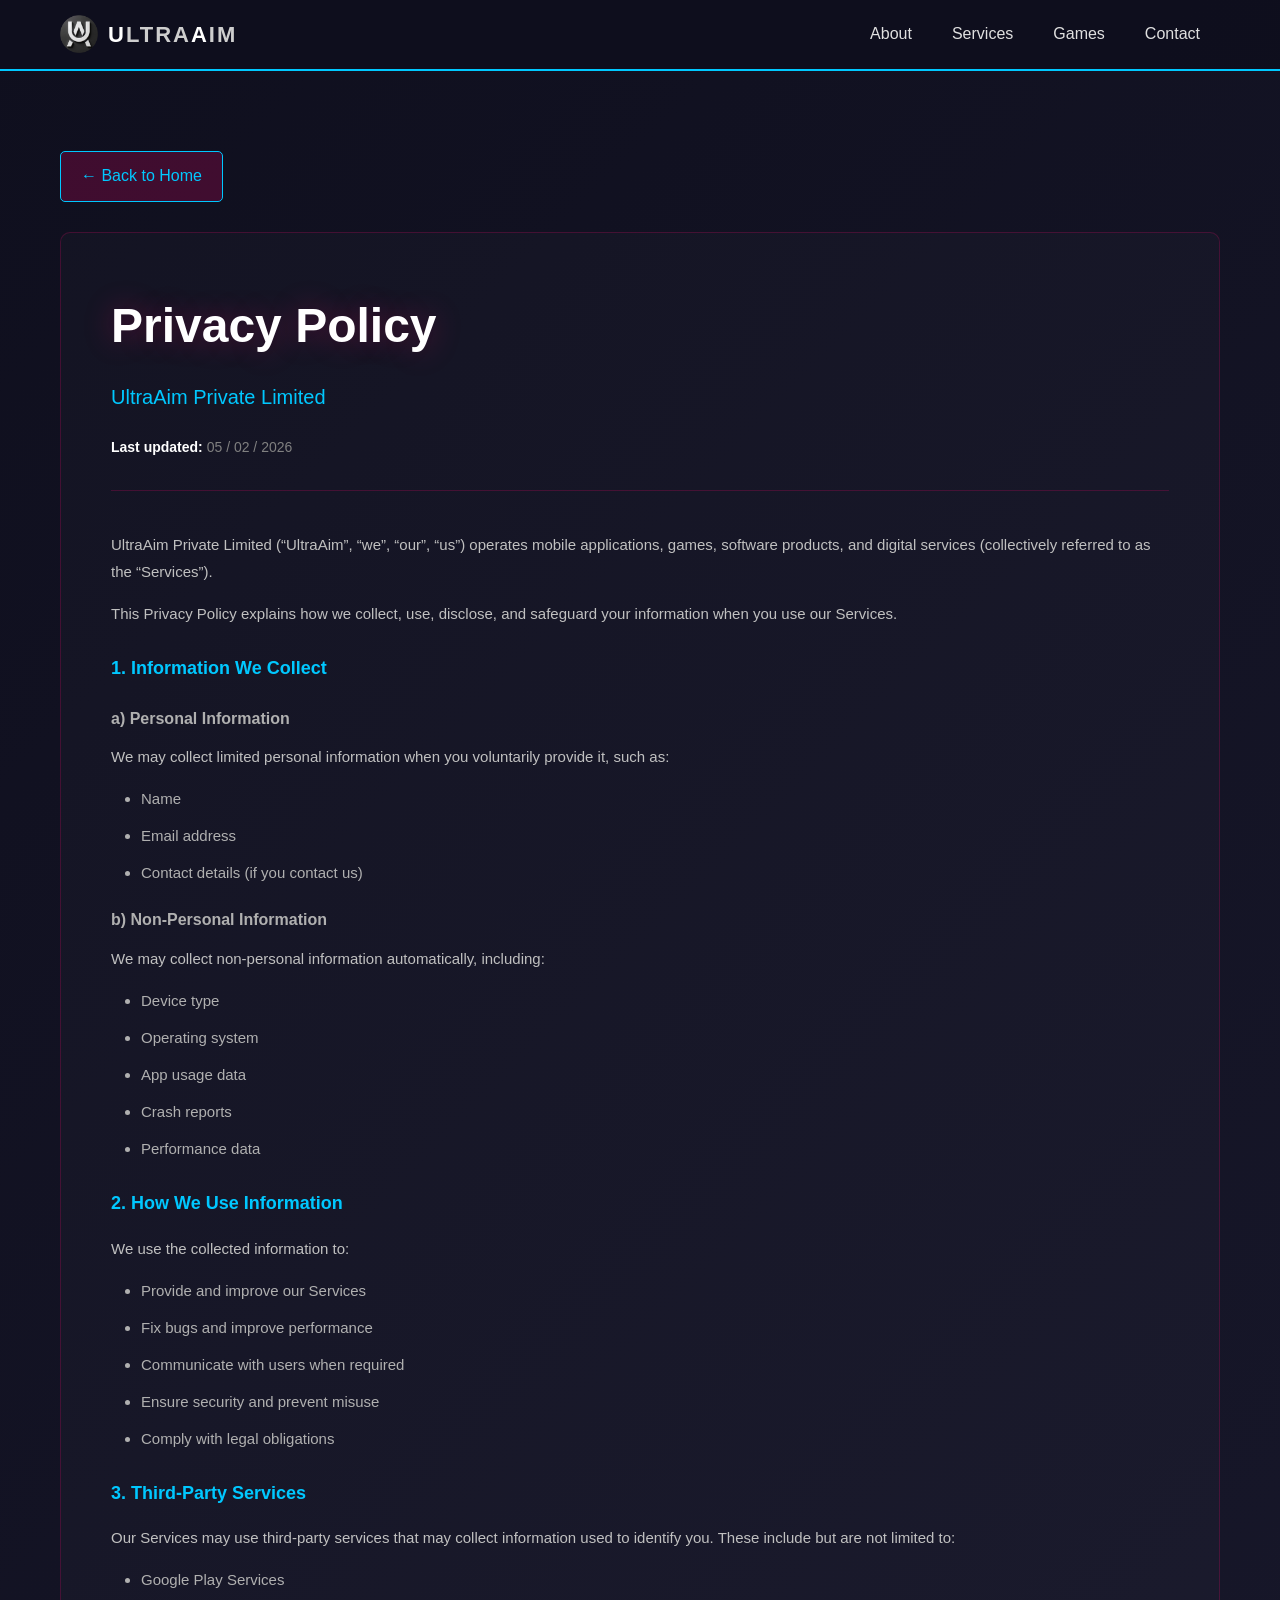
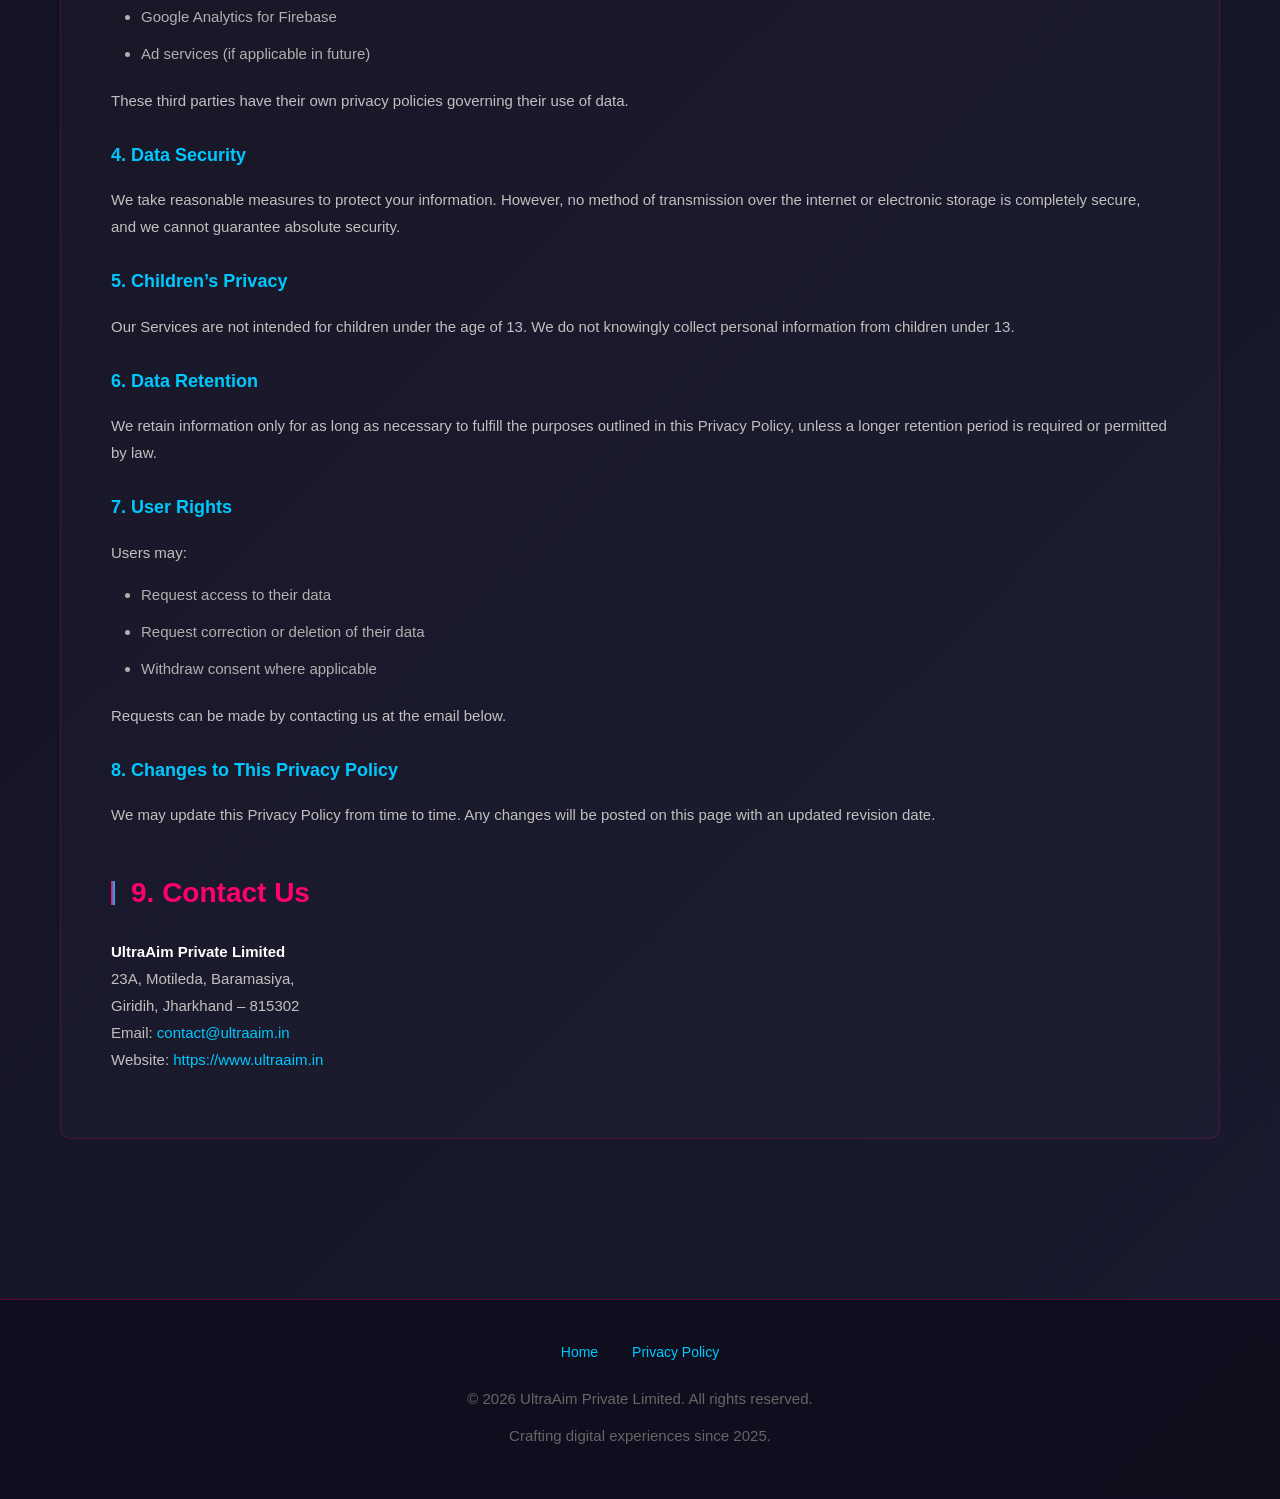
==== privacy-policy.html @ d8dda516 "Add privacy-policy page" ====
<!DOCTYPE html>
<html lang="en">
<head>
    <meta charset="UTF-8">
    <title>Privacy Policy - UltraAim Private Limited</title>
    <meta name="viewport" content="width=device-width, initial-scale=1.0">
    <link rel="icon" type="image/x-icon" href="images/Ultra Aim Pvt Logo.png">
    <link rel="stylesheet" href="https://cdnjs.cloudflare.com/ajax/libs/font-awesome/6.4.0/css/all.min.css">
    <style>
        * {
            margin: 0;
            padding: 0;
            box-sizing: border-box;
        }

        body {
            font-family: 'Segoe UI', Tahoma, Geneva, Verdana, sans-serif;
            background: linear-gradient(135deg, #0f0f1e 0%, #1a1a2e 100%);
            color: #e0e0e0;
            line-height: 1.8;
        }

        /* Header & Navigation */
        header {
            background: rgba(15, 15, 30, 0.95);
            padding: 10px 0;
            border-bottom: 2px solid #00c8ff;
            position: sticky;
            top: 0;
            z-index: 100;
        }

        header .container {
            display: flex;
            justify-content: space-between;
            align-items: center;
            height: auto;
            max-width: 1200px;
            margin: 0 auto;
            padding: 0 20px;
        }

        .logo {
            font-size: 22px;
            font-weight: bold;
            color: #cecece;
            text-transform: uppercase;
            letter-spacing: 2px;
            display: flex;
            align-items: center;
            gap: 10px;
            text-decoration: none;
        }

        .logo img {
            height: 38px;
            vertical-align: middle;
        }

        .logo-text .highlight {
            color: #ffffff;
            font-weight: bold;
        }

        nav {
            display: flex;
            align-items: center;
            gap: 0;
        }

        nav a {
            color: #e0e0e0;
            text-decoration: none;
            padding: 10px 20px;
            font-weight: 500;
            transition: all 0.3s;
            display: inline-block;
        }

        nav a:hover {
            color: #ff006e;
            background: rgba(255, 0, 110, 0.1);
        }

        .container {
            max-width: 1200px;
            margin: 0 auto;
            padding: 0 20px;
        }

        /* Main Content */
        main {
            padding: 80px 0;
            min-height: 100vh;
        }

        .policy-container {
            background: rgba(255, 255, 255, 0.02);
            border: 1px solid rgba(255, 0, 110, 0.2);
            border-radius: 10px;
            padding: 50px;
        }

        h1 {
            font-size: 48px;
            color: #fff;
            margin-bottom: 10px;
            text-shadow: 0 0 30px rgba(255, 0, 110, 0.3);
        }

        .company-name {
            font-size: 20px;
            color: #00c8ff;
            margin-bottom: 20px;
            display: block;
        }

        .last-updated {
            color: #808080;
            font-size: 14px;
            margin-bottom: 40px;
            padding-bottom: 30px;
            border-bottom: 1px solid rgba(255, 0, 110, 0.2);
        }

        h2 {
            font-size: 28px;
            color: #ff006e;
            margin-top: 40px;
            margin-bottom: 20px;
            position: relative;
            padding-left: 20px;
        }

        h2:before {
            content: '';
            position: absolute;
            left: 0;
            top: 50%;
            transform: translateY(-50%);
            width: 4px;
            height: 24px;
            background: linear-gradient(90deg, #ff006e, #00c8ff);
        }

        h3 {
            font-size: 18px;
            color: #00c8ff;
            margin-top: 25px;
            margin-bottom: 15px;
        }

        h4 {
            font-size: 16px;
            color: #b0b0b0;
            margin-top: 20px;
            margin-bottom: 10px;
            font-weight: 600;
        }

        p {
            font-size: 15px;
            color: #c0c0c0;
            margin-bottom: 15px;
            line-height: 1.8;
        }

        ul {
            margin-left: 30px;
            margin-bottom: 20px;
        }

        li {
            font-size: 15px;
            color: #b0b0b0;
            margin-bottom: 10px;
        }

        strong {
            color: #fff;
            font-weight: 600;
        }

        a {
            color: #00c8ff;
            text-decoration: none;
            transition: color 0.3s;
        }

        a:hover {
            color: #ff006e;
        }

        /* Footer */
        footer {
            background: rgba(15, 15, 30, 0.98);
            padding: 40px 0;
            text-align: center;
            border-top: 1px solid rgba(255, 0, 110, 0.3);
            color: #666;
            font-size: 14px;
            margin-top: 80px;
        }

        footer p {
            margin-bottom: 10px;
            color: #666;
        }

        .footer-links {
            margin-bottom: 20px;
        }

        .footer-links a {
            margin: 0 15px;
            font-size: 14px;
        }

        /* Back Button */
        .back-button {
            display: inline-block;
            margin-bottom: 30px;
            padding: 10px 20px;
            background: rgba(255, 0, 110, 0.2);
            color: #00c8ff;
            border: 1px solid #00c8ff;
            border-radius: 5px;
            text-decoration: none;
            transition: all 0.3s;
            font-weight: 500;
        }

        .back-button:hover {
            background: rgba(0, 200, 255, 0.2);
            color: #ff006e;
            border-color: #ff006e;
        }

        /* Responsive */
        @media (max-width: 768px) {
            h1 {
                font-size: 32px;
            }

            h2 {
                font-size: 22px;
            }

            .policy-container {
                padding: 30px 20px;
            }

            main {
                padding: 40px 0;
            }

            p, li {
                font-size: 14px;
            }
        }
    </style>
</head>
<body>
    <!-- Header -->
    <header>
        <div class="container">
            <a href="index.html" class="logo">
                <img src="images/Ultra Aim Pvt Logo V2.png" alt="UltraAim Logo">
                <span class="logo-text"><span class="highlight">U</span>ltra<span class="highlight">A</span>im</span>
            </a>
            <nav>
                <a href="index.html#about">About</a>
                <a href="index.html#services">Services</a>
                <a href="index.html#games">Games</a>
                <a href="index.html#contact">Contact</a>
            </nav>
        </div>
    </header>

    <!-- Main Content -->
    <main>
        <div class="container">
            <a href="index.html" class="back-button">← Back to Home</a>
            <div class="policy-container">
                <h1>Privacy Policy</h1>
                <span class="company-name">UltraAim Private Limited</span>
                <div class="last-updated"><strong>Last updated:</strong> 05 / 02 / 2026</div>

    <p>
        UltraAim Private Limited (“UltraAim”, “we”, “our”, “us”) operates mobile applications,
        games, software products, and digital services (collectively referred to as the “Services”).
    </p>

    <p>
        This Privacy Policy explains how we collect, use, disclose, and safeguard your information
        when you use our Services.
    </p>

    <h3>1. Information We Collect</h3>

    <h4>a) Personal Information</h4>
    <p>
        We may collect limited personal information when you voluntarily provide it, such as:
    </p>
    <ul>
        <li>Name</li>
        <li>Email address</li>
        <li>Contact details (if you contact us)</li>
    </ul>

    <h4>b) Non-Personal Information</h4>
    <p>
        We may collect non-personal information automatically, including:
    </p>
    <ul>
        <li>Device type</li>
        <li>Operating system</li>
        <li>App usage data</li>
        <li>Crash reports</li>
        <li>Performance data</li>
    </ul>

    <h3>2. How We Use Information</h3>
    <p>
        We use the collected information to:
    </p>
    <ul>
        <li>Provide and improve our Services</li>
        <li>Fix bugs and improve performance</li>
        <li>Communicate with users when required</li>
        <li>Ensure security and prevent misuse</li>
        <li>Comply with legal obligations</li>
    </ul>

    <h3>3. Third-Party Services</h3>
    <p>
        Our Services may use third-party services that may collect information used to identify you.
        These include but are not limited to:
    </p>
    <ul>
        <li>Google Play Services</li>
        <li>Google Analytics for Firebase</li>
        <li>Ad services (if applicable in future)</li>
    </ul>

    <p>
        These third parties have their own privacy policies governing their use of data.
    </p>

    <h3>4. Data Security</h3>
    <p>
        We take reasonable measures to protect your information. However, no method of transmission
        over the internet or electronic storage is completely secure, and we cannot guarantee absolute
        security.
    </p>

    <h3>5. Children’s Privacy</h3>
    <p>
        Our Services are not intended for children under the age of 13.
        We do not knowingly collect personal information from children under 13.
    </p>

    <h3>6. Data Retention</h3>
    <p>
        We retain information only for as long as necessary to fulfill the purposes outlined in this
        Privacy Policy, unless a longer retention period is required or permitted by law.
    </p>

    <h3>7. User Rights</h3>
    <p>
        Users may:
    </p>
    <ul>
        <li>Request access to their data</li>
        <li>Request correction or deletion of their data</li>
        <li>Withdraw consent where applicable</li>
    </ul>

    <p>
        Requests can be made by contacting us at the email below.
    </p>

    <h3>8. Changes to This Privacy Policy</h3>
    <p>
        We may update this Privacy Policy from time to time.
        Any changes will be posted on this page with an updated revision date.
    </p>

                <h2>9. Contact Us</h2>
                <p>
                    <strong>UltraAim Private Limited</strong><br>
                    23A, Motileda, Baramasiya,<br>
                    Giridih, Jharkhand – 815302<br>
                    Email: <a href="mailto:contact@ultraaim.in">contact@ultraaim.in</a><br>
                    Website: <a href="https://www.ultraaim.in">https://www.ultraaim.in</a>
                </p>
            </div>
        </div>
    </main>

    <!-- Footer -->
    <footer>
        <div class="container">
            <div class="footer-links">
                <a href="index.html">Home</a>
                <a href="privacy-policy.html">Privacy Policy</a>
            </div>
            <p>&copy; 2026 UltraAim Private Limited. All rights reserved.</p>
            <p>Crafting digital experiences since 2025.</p>
        </div>
    </footer>
</body>
</html>
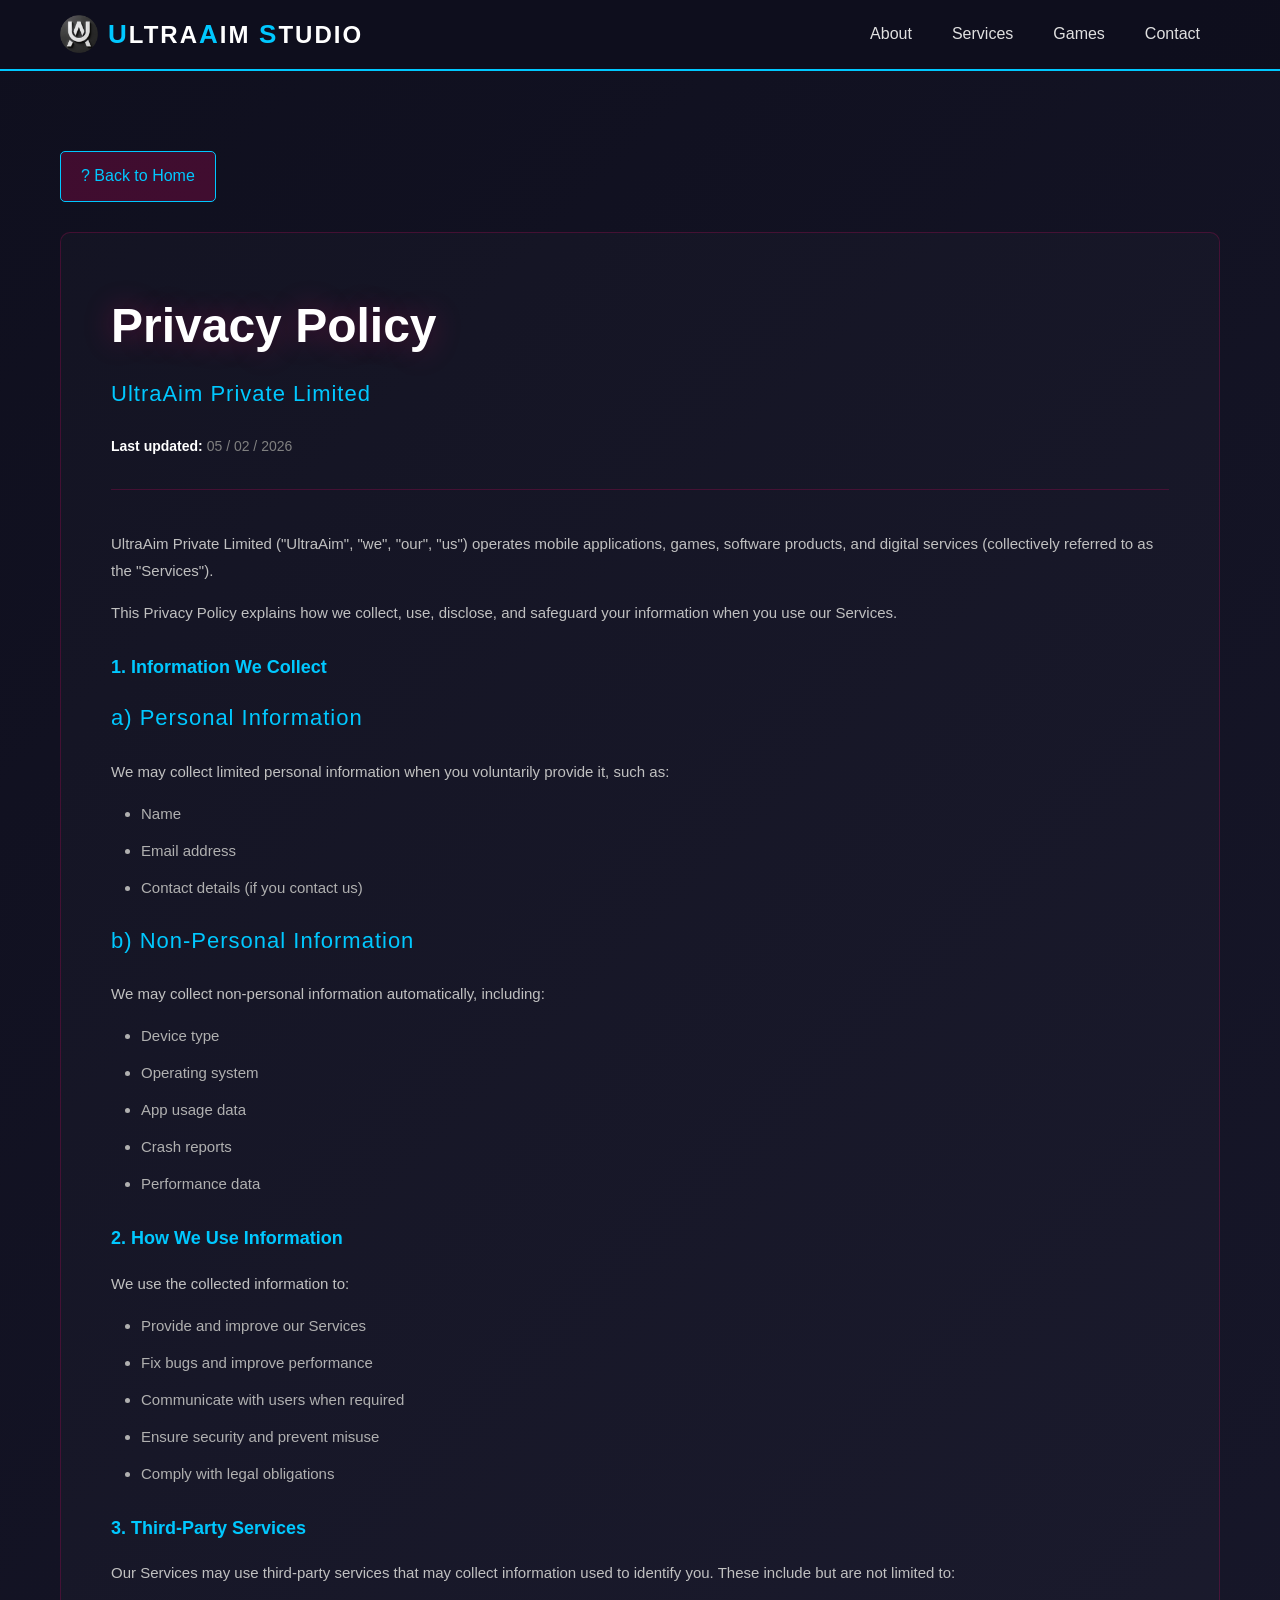
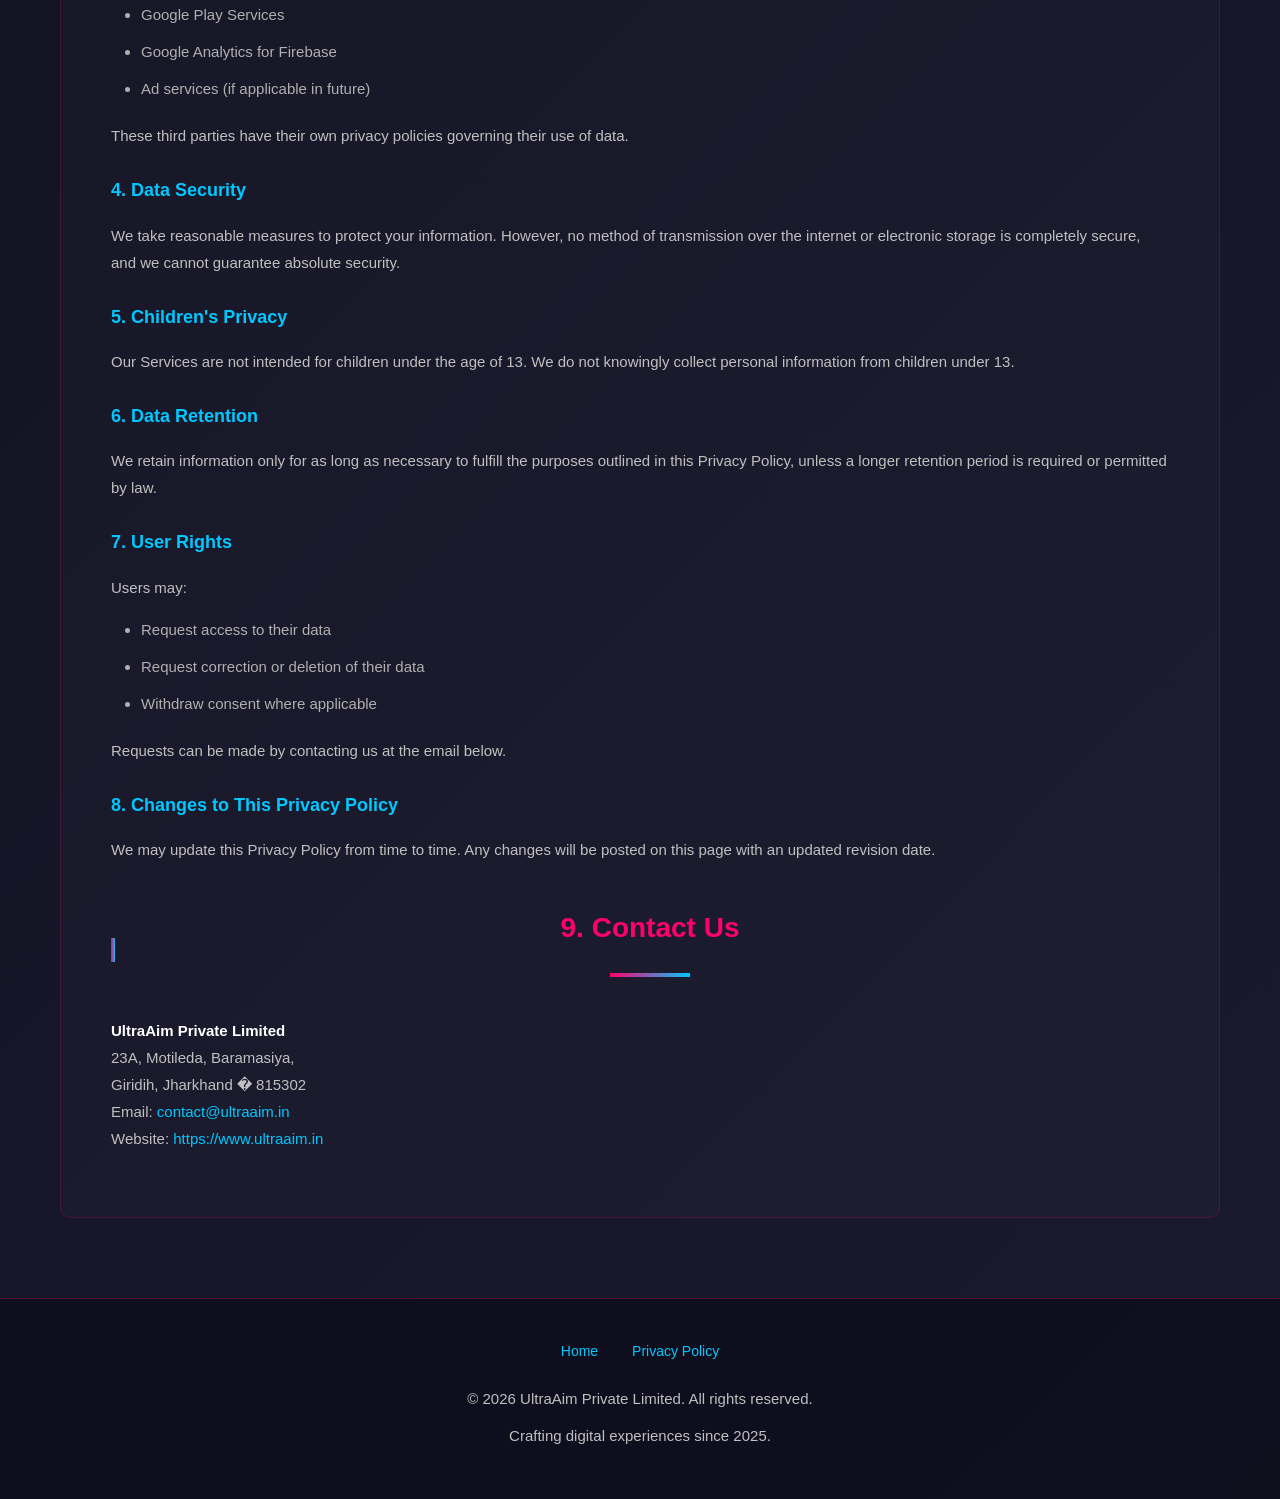
==== commit 5fa4a7d0: "Update  Design" ====
--- a/privacy-policy.html
+++ b/privacy-policy.html
@@ -6,259 +6,7 @@
     <meta name="viewport" content="width=device-width, initial-scale=1.0">
     <link rel="icon" type="image/x-icon" href="images/Ultra Aim Pvt Logo.png">
     <link rel="stylesheet" href="https://cdnjs.cloudflare.com/ajax/libs/font-awesome/6.4.0/css/all.min.css">
-    <style>
-        * {
-            margin: 0;
-            padding: 0;
-            box-sizing: border-box;
-        }
-
-        body {
-            font-family: 'Segoe UI', Tahoma, Geneva, Verdana, sans-serif;
-            background: linear-gradient(135deg, #0f0f1e 0%, #1a1a2e 100%);
-            color: #e0e0e0;
-            line-height: 1.8;
-        }
-
-        /* Header & Navigation */
-        header {
-            background: rgba(15, 15, 30, 0.95);
-            padding: 10px 0;
-            border-bottom: 2px solid #00c8ff;
-            position: sticky;
-            top: 0;
-            z-index: 100;
-        }
-
-        header .container {
-            display: flex;
-            justify-content: space-between;
-            align-items: center;
-            height: auto;
-            max-width: 1200px;
-            margin: 0 auto;
-            padding: 0 20px;
-        }
-
-        .logo {
-            font-size: 22px;
-            font-weight: bold;
-            color: #cecece;
-            text-transform: uppercase;
-            letter-spacing: 2px;
-            display: flex;
-            align-items: center;
-            gap: 10px;
-            text-decoration: none;
-        }
-
-        .logo img {
-            height: 38px;
-            vertical-align: middle;
-        }
-
-        .logo-text .highlight {
-            color: #ffffff;
-            font-weight: bold;
-        }
-
-        nav {
-            display: flex;
-            align-items: center;
-            gap: 0;
-        }
-
-        nav a {
-            color: #e0e0e0;
-            text-decoration: none;
-            padding: 10px 20px;
-            font-weight: 500;
-            transition: all 0.3s;
-            display: inline-block;
-        }
-
-        nav a:hover {
-            color: #ff006e;
-            background: rgba(255, 0, 110, 0.1);
-        }
-
-        .container {
-            max-width: 1200px;
-            margin: 0 auto;
-            padding: 0 20px;
-        }
-
-        /* Main Content */
-        main {
-            padding: 80px 0;
-            min-height: 100vh;
-        }
-
-        .policy-container {
-            background: rgba(255, 255, 255, 0.02);
-            border: 1px solid rgba(255, 0, 110, 0.2);
-            border-radius: 10px;
-            padding: 50px;
-        }
-
-        h1 {
-            font-size: 48px;
-            color: #fff;
-            margin-bottom: 10px;
-            text-shadow: 0 0 30px rgba(255, 0, 110, 0.3);
-        }
-
-        .company-name {
-            font-size: 20px;
-            color: #00c8ff;
-            margin-bottom: 20px;
-            display: block;
-        }
-
-        .last-updated {
-            color: #808080;
-            font-size: 14px;
-            margin-bottom: 40px;
-            padding-bottom: 30px;
-            border-bottom: 1px solid rgba(255, 0, 110, 0.2);
-        }
-
-        h2 {
-            font-size: 28px;
-            color: #ff006e;
-            margin-top: 40px;
-            margin-bottom: 20px;
-            position: relative;
-            padding-left: 20px;
-        }
-
-        h2:before {
-            content: '';
-            position: absolute;
-            left: 0;
-            top: 50%;
-            transform: translateY(-50%);
-            width: 4px;
-            height: 24px;
-            background: linear-gradient(90deg, #ff006e, #00c8ff);
-        }
-
-        h3 {
-            font-size: 18px;
-            color: #00c8ff;
-            margin-top: 25px;
-            margin-bottom: 15px;
-        }
-
-        h4 {
-            font-size: 16px;
-            color: #b0b0b0;
-            margin-top: 20px;
-            margin-bottom: 10px;
-            font-weight: 600;
-        }
-
-        p {
-            font-size: 15px;
-            color: #c0c0c0;
-            margin-bottom: 15px;
-            line-height: 1.8;
-        }
-
-        ul {
-            margin-left: 30px;
-            margin-bottom: 20px;
-        }
-
-        li {
-            font-size: 15px;
-            color: #b0b0b0;
-            margin-bottom: 10px;
-        }
-
-        strong {
-            color: #fff;
-            font-weight: 600;
-        }
-
-        a {
-            color: #00c8ff;
-            text-decoration: none;
-            transition: color 0.3s;
-        }
-
-        a:hover {
-            color: #ff006e;
-        }
-
-        /* Footer */
-        footer {
-            background: rgba(15, 15, 30, 0.98);
-            padding: 40px 0;
-            text-align: center;
-            border-top: 1px solid rgba(255, 0, 110, 0.3);
-            color: #666;
-            font-size: 14px;
-            margin-top: 80px;
-        }
-
-        footer p {
-            margin-bottom: 10px;
-            color: #666;
-        }
-
-        .footer-links {
-            margin-bottom: 20px;
-        }
-
-        .footer-links a {
-            margin: 0 15px;
-            font-size: 14px;
-        }
-
-        /* Back Button */
-        .back-button {
-            display: inline-block;
-            margin-bottom: 30px;
-            padding: 10px 20px;
-            background: rgba(255, 0, 110, 0.2);
-            color: #00c8ff;
-            border: 1px solid #00c8ff;
-            border-radius: 5px;
-            text-decoration: none;
-            transition: all 0.3s;
-            font-weight: 500;
-        }
-
-        .back-button:hover {
-            background: rgba(0, 200, 255, 0.2);
-            color: #ff006e;
-            border-color: #ff006e;
-        }
-
-        /* Responsive */
-        @media (max-width: 768px) {
-            h1 {
-                font-size: 32px;
-            }
-
-            h2 {
-                font-size: 22px;
-            }
-
-            .policy-container {
-                padding: 30px 20px;
-            }
-
-            main {
-                padding: 40px 0;
-            }
-
-            p, li {
-                font-size: 14px;
-            }
-        }
-    </style>
+    <link rel="stylesheet" href="css/styles.css">
 </head>
 <body>
     <!-- Header -->
@@ -266,7 +14,10 @@
         <div class="container">
             <a href="index.html" class="logo">
                 <img src="images/Ultra Aim Pvt Logo V2.png" alt="UltraAim Logo">
-                <span class="logo-text"><span class="highlight">U</span>ltra<span class="highlight">A</span>im</span>
+                <span class="logo-text">
+                    <span class="highlight">U</span>ltra<span class="highlight">A</span>im
+                    <span class="highlight">S</span>tudio
+                </span>
             </a>
             <nav>
                 <a href="index.html#about">About</a>
@@ -274,21 +25,26 @@
                 <a href="index.html#games">Games</a>
                 <a href="index.html#contact">Contact</a>
             </nav>
+            <div class="hamburger" id="hamburger">
+                <span></span>
+                <span></span>
+                <span></span>
+            </div>
         </div>
     </header>
 
     <!-- Main Content -->
     <main>
         <div class="container">
-            <a href="index.html" class="back-button">← Back to Home</a>
+            <a href="index.html" class="back-button">? Back to Home</a>
             <div class="policy-container">
                 <h1>Privacy Policy</h1>
-                <span class="company-name">UltraAim Private Limited</span>
+                <h4>UltraAim Private Limited</h4>
                 <div class="last-updated"><strong>Last updated:</strong> 05 / 02 / 2026</div>
 
     <p>
-        UltraAim Private Limited (“UltraAim”, “we”, “our”, “us”) operates mobile applications,
-        games, software products, and digital services (collectively referred to as the “Services”).
+        UltraAim Private Limited ("UltraAim", "we", "our", "us") operates mobile applications,
+        games, software products, and digital services (collectively referred to as the "Services").
     </p>
 
     <p>
@@ -354,7 +110,7 @@
         security.
     </p>
 
-    <h3>5. Children’s Privacy</h3>
+    <h3>5. Children's Privacy</h3>
     <p>
         Our Services are not intended for children under the age of 13.
         We do not knowingly collect personal information from children under 13.
@@ -390,7 +146,7 @@
                 <p>
                     <strong>UltraAim Private Limited</strong><br>
                     23A, Motileda, Baramasiya,<br>
-                    Giridih, Jharkhand – 815302<br>
+                    Giridih, Jharkhand � 815302<br>
                     Email: <a href="mailto:contact@ultraaim.in">contact@ultraaim.in</a><br>
                     Website: <a href="https://www.ultraaim.in">https://www.ultraaim.in</a>
                 </p>
@@ -409,5 +165,24 @@
             <p>Crafting digital experiences since 2025.</p>
         </div>
     </footer>
+
+    <script>
+        // Mobile Menu Toggle
+        const hamburger = document.getElementById('hamburger');
+        const nav = document.querySelector('nav');
+
+        hamburger.addEventListener('click', () => {
+            hamburger.classList.toggle('active');
+            nav.classList.toggle('active');
+        });
+
+        // Close mobile menu when link is clicked
+        document.querySelectorAll('nav a').forEach(link => {
+            link.addEventListener('click', () => {
+                hamburger.classList.remove('active');
+                nav.classList.remove('active');
+            });
+        });
+    </script>
 </body>
 </html>
--- a/css/styles.css
+++ b/css/styles.css
@@ -0,0 +1,1010 @@
+* {
+    margin: 0;
+    padding: 0;
+    box-sizing: border-box;
+}
+
+body {
+    font-family: 'Segoe UI', Tahoma, Geneva, Verdana, sans-serif;
+    background: linear-gradient(135deg, #0f0f1e 0%, #1a1a2e 100%);
+    color: #e0e0e0;
+    line-height: 1.8;
+}
+
+/* Header & Navigation */
+header {
+    background: rgba(15, 15, 30, 0.95);
+    padding: 10px 0;
+    border-bottom: 2px solid #00c8ff;
+    position: sticky;
+    top: 0;
+    z-index: 100;
+}
+
+header .container {
+    display: flex;
+    justify-content: space-between;
+    align-items: center;
+    height: auto;
+}
+
+.logo {
+    font-size: 24px;
+    font-weight: bold;
+    color: #ffffff;
+    text-transform: uppercase;
+    letter-spacing: 2px;
+    display: flex;
+    align-items: center;
+    gap: 10px;
+    text-decoration: none;
+}
+
+.logo img {
+    height: 38px;
+    vertical-align: middle;
+}
+
+.logo-text .highlight {
+    color: #00c8ff;
+    font-weight: 800;
+    font-size: 26px;
+}
+
+nav {
+    display: flex;
+    align-items: center;
+    gap: 0;
+}
+
+nav a {
+    color: #e0e0e0;
+    text-decoration: none;
+    padding: 10px 20px;
+    font-weight: 500;
+    transition: all 0.3s;
+    display: inline-block;
+}
+
+nav a:hover {
+    color: #ff006e;
+    background: rgba(255, 0, 110, 0.1);
+}
+
+.hamburger {
+    display: none;
+    flex-direction: column;
+    cursor: pointer;
+    gap: 5px;
+}
+
+.hamburger span {
+    width: 25px;
+    height: 3px;
+    background: #00c8ff;
+    border-radius: 3px;
+    transition: all 0.3s;
+}
+
+.hamburger.active span:nth-child(1) {
+    transform: rotate(45deg) translate(5px, 5px);
+}
+
+.hamburger.active span:nth-child(2) {
+    opacity: 0;
+}
+
+.hamburger.active span:nth-child(3) {
+    transform: rotate(-45deg) translate(7px, -6px);
+}
+
+/* Container */
+.container {
+    max-width: 1200px;
+    margin: 0 auto;
+    padding: 0 20px;
+}
+
+/* Hero Section */
+.hero {
+    padding: 100px 0;
+    text-align: center;
+    background: linear-gradient(135deg, rgba(255, 0, 110, 0.1) 0%, rgba(0, 200, 255, 0.1) 100%);
+}
+
+.hero h1 {
+    font-size: 52px;
+    margin-bottom: 0;
+    color: #fff;
+    text-shadow: 0 0 30px rgba(255, 0, 110, 0.3);
+}
+
+.hero h4 {
+    font-size: 22px;
+    margin: -13px 0 20px 0;
+    color: #b7b7b7;
+    font-weight: 500;
+    letter-spacing: 2px;
+}
+
+.hero .subtitle {
+    font-size: 20px;
+    color: #00c8ff;
+    margin-bottom: 30px;
+}
+
+.hero p {
+    font-size: 18px;
+    color: #b0b0b0;
+    max-width: 600px;
+    margin: 0 auto;
+}
+
+/* Section Styling */
+section {
+    padding: 80px 0;
+    border-bottom: 1px solid rgba(255, 255, 255, 0.1);
+}
+
+section:last-of-type {
+    border-bottom: none;
+}
+
+h2 {
+    font-size: 40px;
+    margin-bottom: 40px;
+    color: #fff;
+    text-align: center;
+    position: relative;
+    padding-bottom: 20px;
+}
+
+h2:after {
+    content: '';
+    display: block;
+    width: 80px;
+    height: 4px;
+    background: linear-gradient(90deg, #ff006e, #00c8ff);
+    margin: 20px auto 0;
+}
+
+/* About Section */
+.about-grid {
+    display: grid;
+    grid-template-columns: 1fr 1fr;
+    gap: 50px;
+    align-items: center;
+    margin-bottom: 40px;
+}
+
+.about-content p {
+    margin-bottom: 15px;
+    font-size: 16px;
+    color: #c0c0c0;
+}
+
+/* Services Grid */
+.services-grid {
+    display: grid;
+    grid-template-columns: repeat(auto-fit, minmax(250px, 1fr));
+    gap: 30px;
+    margin-bottom: 40px;
+}
+
+.service-card {
+    background: rgba(255, 255, 255, 0.05);
+    padding: 25px;
+    border-radius: 10px;
+    border: 1px solid rgba(255, 0, 110, 0.3);
+    transition: all 0.3s;
+    text-align: center;
+}
+
+.service-card:hover {
+    background: rgba(255, 0, 110, 0.1);
+    border-color: #ff006e;
+    transform: translateY(-5px);
+}
+
+.service-card h3 {
+    color: #00c8ff;
+    margin-bottom: 15px;
+    font-size: 18px;
+}
+
+.service-card p {
+    color: #a0a0a0;
+    font-size: 14px;
+}
+
+/* Games Section */
+.games-grid {
+    display: grid;
+    grid-template-columns: repeat(auto-fit, minmax(320px, 1fr));
+    gap: 40px;
+}
+
+.game-card {
+    background: rgba(255, 255, 255, 0.03);
+    border-radius: 15px;
+    overflow: hidden;
+    border: 1px solid rgba(255, 0, 110, 0.2);
+    transition: all 0.4s;
+    cursor: pointer;
+}
+
+.game-card:hover {
+    transform: translateY(-10px);
+    border-color: #ff006e;
+    box-shadow: 0 20px 40px rgba(255, 0, 110, 0.2);
+}
+
+.game-card img {
+    width: 100%;
+    height: 250px;
+    object-fit: cover;
+    display: block;
+}
+
+.game-card-content {
+    padding: 25px;
+}
+
+.game-card h3 {
+    color: #00c8ff;
+    margin-bottom: 10px;
+    font-size: 20px;
+}
+
+.game-card .status {
+    display: inline-block;
+    background: rgba(255, 0, 110, 0.3);
+    color: #ff006e;
+    padding: 5px 12px;
+    border-radius: 20px;
+    font-size: 12px;
+    font-weight: bold;
+    margin-bottom: 15px;
+}
+
+.game-card p {
+    color: #a0a0a0;
+    font-size: 14px;
+    line-height: 1.6;
+    margin-bottom: 15px;
+}
+
+.game-card .cta-btn {
+    display: inline-block;
+    background: linear-gradient(135deg, #ff006e, #d4006e);
+    color: #fff;
+    padding: 10px 20px;
+    border-radius: 5px;
+    text-decoration: none;
+    font-weight: bold;
+    transition: all 0.3s;
+    font-size: 14px;
+}
+
+.game-card .cta-btn:hover {
+    background: linear-gradient(135deg, #d4006e, #a80052);
+    transform: scale(1.05);
+}
+
+/* Contact Section */
+.contact-info {
+    background: rgba(255, 0, 110, 0.08);
+    padding: 40px;
+    border-radius: 10px;
+    text-align: center;
+    margin-bottom: 40px;
+}
+
+.contact-info p {
+    font-size: 18px;
+    margin-bottom: 15px;
+}
+
+.contact-info a {
+    color: #00c8ff;
+    text-decoration: none;
+    font-weight: bold;
+    transition: color 0.3s;
+}
+
+.contact-info a:hover {
+    color: #ff006e;
+}
+
+/* Social Media Icons */
+.social-links {
+    margin-top: 30px;
+    display: flex;
+    justify-content: center;
+    gap: 20px;
+    flex-wrap: wrap;
+}
+
+.social-links a {
+    width: 50px;
+    height: 50px;
+    display: flex;
+    align-items: center;
+    justify-content: center;
+    background: linear-gradient(135deg, #ff006e, #d4006e);
+    color: #fff;
+    border-radius: 50%;
+    font-size: 20px;
+    transition: all 0.3s;
+    text-decoration: none;
+}
+
+.social-links a:hover {
+    transform: translateY(-5px) scale(1.1);
+    box-shadow: 0 10px 25px rgba(255, 0, 110, 0.3);
+    color: #fff;
+}
+
+/* Info Section */
+.info-grid {
+    display: grid;
+    grid-template-columns: repeat(auto-fit, minmax(300px, 1fr));
+    gap: 40px;
+}
+
+.info-box {
+    padding: 30px;
+    background: rgba(255, 255, 255, 0.02);
+    border-left: 4px solid #ff006e;
+    border-radius: 5px;
+}
+
+.info-box h3 {
+    color: #ff006e;
+    margin-bottom: 15px;
+    font-size: 18px;
+}
+
+.info-box p {
+    color: #a0a0a0;
+    font-size: 14px;
+    line-height: 1.8;
+}
+
+/* Footer */
+footer {
+    background: rgba(15, 15, 30, 0.98);
+    padding: 40px 0;
+    text-align: center;
+    border-top: 1px solid rgba(255, 0, 110, 0.3);
+    color: #666;
+    font-size: 14px;
+}
+
+footer p {
+    margin-bottom: 10px;
+}
+
+/* Modal Popup Styling */
+.modal {
+    display: none;
+    position: fixed;
+    z-index: 1000;
+    left: 0;
+    top: 0;
+    width: 100%;
+    height: 100%;
+    background-color: rgba(0, 0, 0, 0.88);
+    animation: fadeIn 0.3s ease-in;
+    backdrop-filter: blur(6px);
+}
+
+@keyframes fadeIn {
+    from {
+        opacity: 0;
+    }
+
+    to {
+        opacity: 1;
+    }
+}
+
+@keyframes fadeOut {
+    from {
+        opacity: 1;
+    }
+
+    to {
+        opacity: 0;
+    }
+}
+
+@keyframes slideIn {
+    from {
+        transform: translateY(-50px);
+        opacity: 0;
+    }
+
+    to {
+        transform: translateY(0);
+        opacity: 1;
+    }
+}
+
+.modal-content {
+    background: linear-gradient(160deg, #0f0f20 0%, #181830 100%);
+    margin: auto;
+    border: 1px solid rgba(255, 0, 110, 0.35);
+    border-radius: 18px;
+    width: 92%;
+    max-width: 980px;
+    max-height: 90vh;
+    overflow-y: auto;
+    position: absolute;
+    top: 50%;
+    left: 50%;
+    transform: translate(-50%, -50%);
+    box-shadow: 0 30px 80px rgba(0, 0, 0, 0.8), 0 0 0 1px rgba(0, 200, 255, 0.08), inset 0 1px 0 rgba(255, 255, 255, 0.05);
+}
+
+.modal-content::-webkit-scrollbar {
+    width: 5px;
+}
+
+.modal-content::-webkit-scrollbar-track {
+    background: rgba(255, 255, 255, 0.03);
+}
+
+.modal-content::-webkit-scrollbar-thumb {
+    background: rgba(255, 0, 110, 0.45);
+    border-radius: 3px;
+}
+
+/* Modal Close Button */
+.modal-close-btn {
+    position: absolute;
+    top: 14px;
+    right: 16px;
+    color: rgba(255, 255, 255, 0.65);
+    font-size: 24px;
+    font-weight: 300;
+    cursor: pointer;
+    z-index: 20;
+    width: 38px;
+    height: 38px;
+    display: flex;
+    align-items: center;
+    justify-content: center;
+    border-radius: 50%;
+    background: rgba(0, 0, 0, 0.45);
+    border: 1px solid rgba(255, 255, 255, 0.12);
+    transition: all 0.25s;
+    line-height: 1;
+    padding-bottom: 4px;
+}
+
+.modal-close-btn:hover {
+    color: #fff;
+    background: rgba(255, 0, 110, 0.5);
+    border-color: #ff006e;
+    transform: scale(1.1);
+}
+
+/* Image Slider */
+.game-slider {
+    position: relative;
+    width: 100%;
+    overflow: hidden;
+    border-radius: 18px 18px 0 0;
+    background: #050510;
+    flex-shrink: 0;
+}
+
+.slider-track {
+    display: flex;
+    transition: transform 0.5s cubic-bezier(0.25, 0.46, 0.45, 0.94);
+}
+
+.slider-slide {
+    min-width: 100%;
+    position: relative;
+}
+
+.slider-slide img {
+    width: 100%;
+    height: 360px;
+    object-fit: cover;
+    display: block;
+}
+
+.slider-gradient {
+    position: absolute;
+    bottom: 0;
+    left: 0;
+    right: 0;
+    height: 140px;
+    background: linear-gradient(to top, #181830 0%, rgba(24, 24, 48, 0.5) 60%, transparent 100%);
+    pointer-events: none;
+}
+
+.slider-btn {
+    position: absolute;
+    top: 50%;
+    transform: translateY(-50%);
+    background: rgba(0, 0, 0, 0.55);
+    border: 1px solid rgba(255, 255, 255, 0.18);
+    color: #fff;
+    font-size: 26px;
+    width: 46px;
+    height: 46px;
+    border-radius: 50%;
+    cursor: pointer;
+    display: flex;
+    align-items: center;
+    justify-content: center;
+    transition: all 0.25s;
+    z-index: 5;
+    backdrop-filter: blur(4px);
+}
+
+.slider-btn:hover {
+    background: rgba(255, 0, 110, 0.65);
+    border-color: #ff006e;
+    transform: translateY(-50%) scale(1.08);
+}
+
+.slider-prev {
+    left: 14px;
+}
+
+.slider-next {
+    right: 14px;
+}
+
+.slider-dots {
+    position: absolute;
+    bottom: 14px;
+    left: 50%;
+    transform: translateX(-50%);
+    display: flex;
+    gap: 7px;
+    z-index: 5;
+}
+
+.slider-dot {
+    width: 8px;
+    height: 8px;
+    border-radius: 50%;
+    background: rgba(255, 255, 255, 0.35);
+    cursor: pointer;
+    transition: all 0.3s;
+    border: none;
+    padding: 0;
+}
+
+.slider-dot.active {
+    background: #ff006e;
+    width: 22px;
+    border-radius: 4px;
+    box-shadow: 0 0 8px rgba(255, 0, 110, 0.6);
+}
+
+/* Game Modal Body */
+.game-modal-body {
+    padding: 28px 36px 36px;
+    position: relative;
+}
+
+/* Game Title & Meta */
+.game-modal-title {
+    font-size: 30px;
+    font-weight: 800;
+    color: #fff;
+    margin: 0 0 12px 0;
+    line-height: 1.2;
+    letter-spacing: -0.5px;
+    text-shadow: 0 0 25px rgba(0, 200, 255, 0.25);
+}
+
+.game-meta {
+    display: flex;
+    flex-wrap: wrap;
+    gap: 8px;
+    margin-bottom: 20px;
+}
+
+.badge {
+    display: inline-flex;
+    align-items: center;
+    gap: 5px;
+    padding: 4px 12px;
+    border-radius: 20px;
+    font-size: 11px;
+    font-weight: 700;
+    letter-spacing: 0.6px;
+    text-transform: uppercase;
+}
+
+.badge-coming-soon {
+    background: rgba(255, 0, 110, 0.18);
+    color: #ff006e;
+    border: 1px solid rgba(255, 0, 110, 0.4);
+}
+
+.badge-in-dev {
+    background: rgba(255, 160, 0, 0.15);
+    color: #ffaa00;
+    border: 1px solid rgba(255, 160, 0, 0.35);
+}
+
+.badge-live {
+    background: rgba(0, 200, 100, 0.15);
+    color: #00c864;
+    border: 1px solid rgba(0, 200, 100, 0.35);
+}
+
+.badge-genre {
+    background: rgba(0, 200, 255, 0.1);
+    color: #00c8ff;
+    border: 1px solid rgba(0, 200, 255, 0.25);
+}
+
+.badge-platform {
+    background: rgba(255, 255, 255, 0.06);
+    color: #909090;
+    border: 1px solid rgba(255, 255, 255, 0.12);
+}
+
+/* Tagline */
+.game-tagline {
+    font-size: 15px;
+    color: rgba(160, 200, 230, 0.85);
+    font-style: italic;
+    margin-bottom: 28px;
+    padding: 10px 16px;
+    border-left: 3px solid #00c8ff;
+    background: rgba(0, 200, 255, 0.05);
+    border-radius: 0 8px 8px 0;
+    line-height: 1.6;
+}
+
+/* Section Labels */
+.section-label {
+    font-size: 11px;
+    font-weight: 700;
+    letter-spacing: 2px;
+    text-transform: uppercase;
+    color: rgba(255, 255, 255, 0.4);
+    margin-bottom: 14px;
+    display: flex;
+    align-items: center;
+    gap: 10px;
+}
+
+.section-label::after {
+    content: '';
+    flex: 1;
+    height: 1px;
+    background: rgba(255, 255, 255, 0.08);
+}
+
+/* Description */
+.game-description-section {
+    margin-bottom: 32px;
+}
+
+.game-description-text {
+    font-size: 15px;
+    color: #b0b0c8;
+    line-height: 1.9;
+}
+
+/* Features Grid */
+.game-features-section {
+    margin-bottom: 8px;
+}
+
+.features-grid {
+    display: grid;
+    grid-template-columns: repeat(auto-fit, minmax(190px, 1fr));
+    gap: 12px;
+}
+
+.feature-card {
+    background: rgba(255, 255, 255, 0.03);
+    border: 1px solid rgba(255, 255, 255, 0.07);
+    border-radius: 12px;
+    padding: 18px 16px;
+    transition: all 0.3s;
+}
+
+.feature-card:hover {
+    background: rgba(0, 200, 255, 0.06);
+    border-color: rgba(0, 200, 255, 0.2);
+    transform: translateY(-3px);
+    box-shadow: 0 8px 20px rgba(0, 0, 0, 0.3);
+}
+
+.feature-icon {
+    font-size: 26px;
+    margin-bottom: 10px;
+    display: block;
+}
+
+.feature-title {
+    font-size: 13px;
+    font-weight: 700;
+    color: #e0e0f0;
+    margin-bottom: 5px;
+}
+
+.feature-desc {
+    font-size: 12px;
+    color: #707088;
+    line-height: 1.55;
+}
+
+/* Hero Logo */
+.hero-logo {
+    max-width: 200px;
+    height: auto;
+    margin-bottom: 30px;
+    display: block;
+    margin-left: auto;
+    margin-right: auto;
+    animation: fadeInDown 0.8s ease-out;
+}
+
+@keyframes fadeInDown {
+    from {
+        opacity: 0;
+        transform: translateY(-30px);
+    }
+
+    to {
+        opacity: 1;
+        transform: translateY(0);
+    }
+}
+
+/* Policy & Legal Page Styles */
+main {
+    padding: 80px 0;
+    min-height: 100vh;
+}
+
+.policy-container {
+    background: rgba(255, 255, 255, 0.02);
+    border: 1px solid rgba(255, 0, 110, 0.2);
+    border-radius: 10px;
+    padding: 50px;
+}
+
+h1 {
+    font-size: 48px;
+    color: #fff;
+    margin-bottom: 0;
+    text-shadow: 0 0 30px rgba(255, 0, 110, 0.3);
+}
+
+.policy-container h4 {
+    font-size: 22px;
+    color: #00c8ff;
+    margin: 5px 0 20px 0;
+    display: block;
+    font-weight: 500;
+    letter-spacing: 1px;
+}
+
+.company-name {
+    font-size: 20px;
+    color: #00c8ff;
+    margin-bottom: 20px;
+    display: block;
+}
+
+.last-updated {
+    color: #808080;
+    font-size: 14px;
+    margin-bottom: 40px;
+    padding-bottom: 30px;
+    border-bottom: 1px solid rgba(255, 0, 110, 0.2);
+}
+
+h2 {
+    font-size: 28px;
+    color: #ff006e;
+    margin-top: 40px;
+    margin-bottom: 20px;
+    position: relative;
+    padding-left: 20px;
+}
+
+h2:before {
+    content: '';
+    position: absolute;
+    left: 0;
+    top: 50%;
+    transform: translateY(-50%);
+    width: 4px;
+    height: 24px;
+    background: linear-gradient(90deg, #ff006e, #00c8ff);
+}
+
+h3 {
+    font-size: 18px;
+    color: #00c8ff;
+    margin-top: 25px;
+    margin-bottom: 15px;
+}
+
+h4 {
+    font-size: 16px;
+    color: #b0b0b0;
+    margin-top: 20px;
+    margin-bottom: 10px;
+    font-weight: 600;
+}
+
+p {
+    font-size: 15px;
+    color: #c0c0c0;
+    margin-bottom: 15px;
+    line-height: 1.8;
+}
+
+ul {
+    margin-left: 30px;
+    margin-bottom: 20px;
+}
+
+li {
+    font-size: 15px;
+    color: #b0b0b0;
+    margin-bottom: 10px;
+}
+
+strong {
+    color: #fff;
+    font-weight: 600;
+}
+
+a {
+    color: #00c8ff;
+    text-decoration: none;
+    transition: color 0.3s;
+}
+
+a:hover {
+    color: #ff006e;
+}
+
+.footer-links {
+    margin-bottom: 20px;
+}
+
+.footer-links a {
+    margin: 0 15px;
+    font-size: 14px;
+}
+
+/* Back Button */
+.back-button {
+    display: inline-block;
+    margin-bottom: 30px;
+    padding: 10px 20px;
+    background: rgba(255, 0, 110, 0.2);
+    color: #00c8ff;
+    border: 1px solid #00c8ff;
+    border-radius: 5px;
+    text-decoration: none;
+    transition: all 0.3s;
+    font-weight: 500;
+}
+
+.back-button:hover {
+    background: rgba(0, 200, 255, 0.2);
+    color: #ff006e;
+    border-color: #ff006e;
+}
+
+/* Responsive */
+@media (max-width: 768px) {
+    .hero h1 {
+        font-size: 36px;
+    }
+
+    .hero .subtitle {
+        font-size: 16px;
+    }
+
+    h2 {
+        font-size: 28px;
+    }
+
+    h1 {
+        font-size: 32px;
+    }
+
+    .about-grid {
+        grid-template-columns: 1fr;
+    }
+
+    header .container {
+        flex-direction: row;
+        gap: 0;
+    }
+
+    .hamburger {
+        display: flex;
+    }
+
+    nav {
+        display: none;
+        position: absolute;
+        top: 60px;
+        left: 0;
+        right: 0;
+        flex-direction: column;
+        background: rgba(15, 15, 30, 0.98);
+        border-bottom: 2px solid #00c8ff;
+        border-top: 2px solid #00c8ff;
+    }
+
+    nav.active {
+        display: flex;
+    }
+
+    nav a {
+        padding: 15px 20px;
+        margin-left: 0;
+        border-bottom: 1px solid rgba(255, 0, 110, 0.2);
+    }
+
+    .games-grid {
+        grid-template-columns: 1fr;
+    }
+
+    section {
+        padding: 50px 0;
+    }
+
+    .modal-content {
+        width: 96%;
+        max-height: 94vh;
+        border-radius: 14px;
+    }
+
+    .slider-slide img {
+        height: 220px;
+    }
+
+    .game-modal-body {
+        padding: 18px 18px 24px;
+    }
+
+    .game-modal-title {
+        font-size: 22px;
+    }
+
+    .features-grid {
+        grid-template-columns: 1fr 1fr;
+    }
+
+    .game-tagline {
+        font-size: 14px;
+    }
+
+    .policy-container {
+        padding: 30px 20px;
+    }
+
+    main {
+        padding: 40px 0;
+    }
+
+    p,
+    li {
+        font-size: 14px;
+    }
+}
